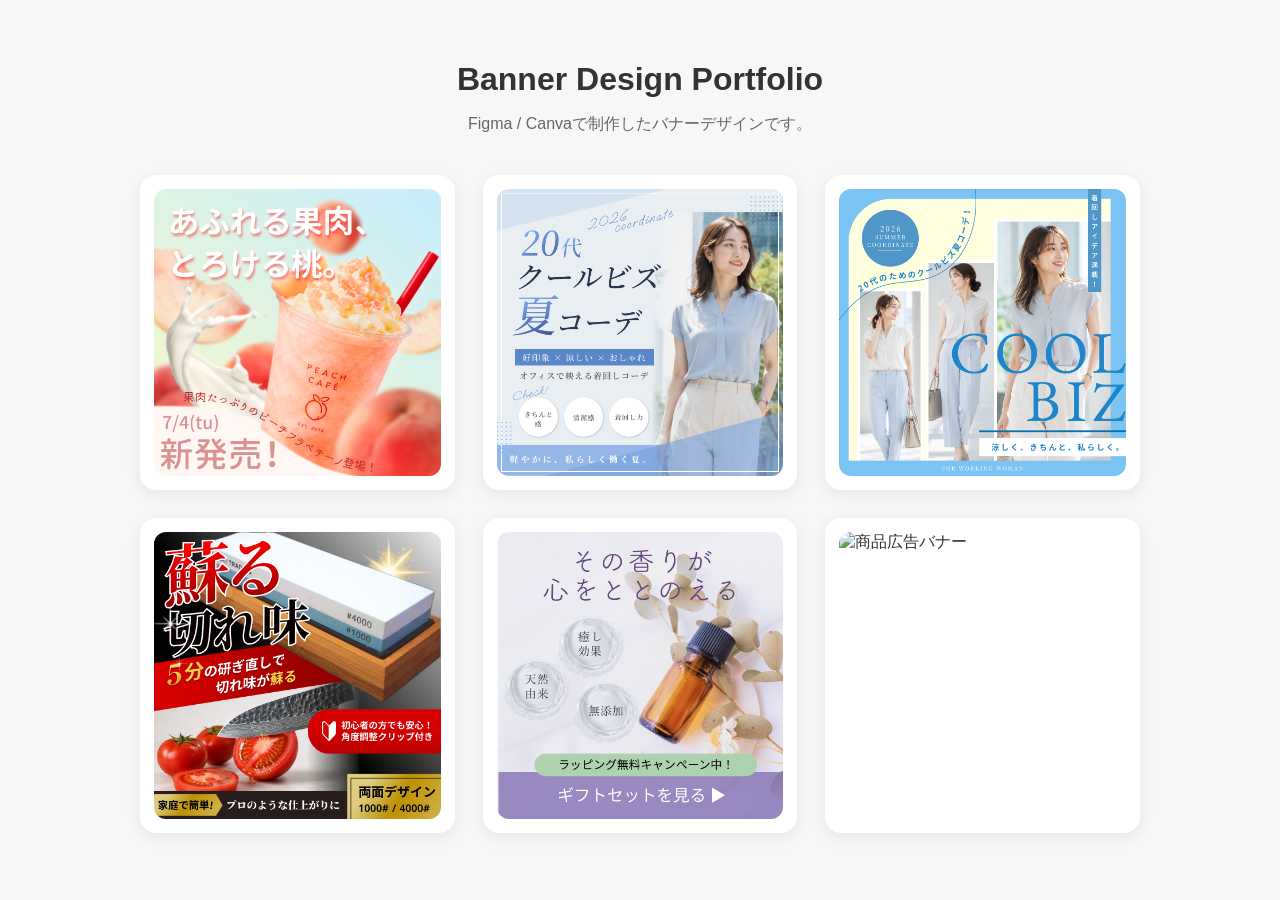
==== index.html @ de130f9b "Add files via upload" ====
<!DOCTYPE html>
<html lang="ja">
<head>
  <meta charset="UTF-8" />
  <meta name="viewport" content="width=device-width, initial-scale=1.0" />
  <title>Portfolio</title>
  <link rel="stylesheet" href="style.css" />
</head>
<body>

  <header class="header">
    <h1>Banner Design Portfolio</h1>
    <p>Figma / Canvaで制作したバナーデザインです。</p>
  </header>

  <main class="portfolio-grid">

    <div class="work-card" data-title="桃フラペチーノバナー" data-desc="架空カフェの期間限定商品の告知バナーです。果肉感と夏らしい爽やかさを意識して制作しました。" data-img="peach.png">
      <img src="peach.png" alt="桃フラペチーノバナー">
    </div>

    <div class="work-card" data-title="クールビズバナー" data-desc="20代社会人女性向けのクールビズ特集バナーです。清潔感と涼しげなブルー系配色を意識しました。" data-img="coolbiz.png">
      <img src="coolbiz1.png" alt="クールビズバナー">
    </div>

    <div class="work-card" data-title="カフェバナー" data-desc="" data-img="cafe.png">
      <img src="coolbiz2.png" alt="カフェバナー">
    </div>

    <div class="work-card" data-title="コスメバナー" data-desc="美容・コスメ系商品の広告バナーです。女性向けの柔らかい雰囲気と視認性を意識しました。" data-img="cosme.png">
      <img src="knife.png" alt="コスメバナー">
    </div>

    <div class="work-card" data-title="アロマオイルバナー" data-desc="架空のアロマブランドを想定した広告バナーです。天然由来・無添加・ギフト需要を意識して制作しました。" data-img="aroma.png">
      <img src="aroma.png" alt="アロマオイルバナー">
    </div>

    <div class="work-card" data-title="商品広告バナー" data-desc="ECサイト向けの商品広告バナーです。商品の特徴が一目で伝わるように、強い訴求と視認性を意識しました。" data-img="product.png">
      <img src="product.png" alt="商品広告バナー">
    </div>

  </main>

  <div class="modal" id="modal">
    <div class="modal-content">
      <button class="modal-close" id="modalClose">×</button>
      <img id="modalImg" src="" alt="">
      <h2 id="modalTitle"></h2>
      <p id="modalDesc"></p>
    </div>
  </div>

  <script src="script.js"></script>
</body>
</html>
---- style.css ----
body {
  margin: 0;
  padding: 40px 20px;
  font-family: sans-serif;
  background: #f7f7f7;
  color: #333;
}

.header {
  text-align: center;
  margin-bottom: 40px;
}

.header h1 {
  margin-bottom: 8px;
  font-size: 32px;
}

.header p {
  color: #666;
}

.portfolio-grid {
  max-width: 1000px;
  margin: 0 auto;
  display: grid;
  grid-template-columns: repeat(3, 1fr);
  gap: 28px;
}

.work-card {
  background: #fff;
  border-radius: 16px;
  padding: 14px;
  cursor: pointer;
  box-shadow: 0 4px 16px rgba(0,0,0,0.08);
  transition: transform 0.2s, box-shadow 0.2s;
}

.work-card:hover {
  transform: translateY(-4px);
  box-shadow: 0 8px 24px rgba(0,0,0,0.12);
}

.work-card img {
  width: 100%;
  aspect-ratio: 1 / 1;
  object-fit: cover;
  border-radius: 12px;
  display: block;
}

.work-card h2 {
  font-size: 16px;
  margin: 12px 4px 4px;
}

/* モーダル */
.modal {
  position: fixed;
  inset: 0;
  background: rgba(0,0,0,0.65);
  display: none;
  align-items: center;
  justify-content: center;
  padding: 20px;
  z-index: 999;
}

.modal.active {
  display: flex;
}

.modal-content {
  background: #fff;
  max-width: 560px;
  width: 100%;
  border-radius: 18px;
  padding: 24px;
  position: relative;
  text-align: center;
}

.modal-content img {
  width: 100%;
  border-radius: 12px;
  margin-bottom: 16px;
}

.modal-content h2 {
  margin: 8px 0;
}

.modal-content p {
  text-align: left;
  line-height: 1.8;
}

.modal-close {
  position: absolute;
  top: 10px;
  right: 14px;
  border: none;
  background: none;
  font-size: 32px;
  cursor: pointer;
}

/* スマホ対応 */
@media (max-width: 768px) {
  .portfolio-grid {
    grid-template-columns: repeat(2, 1fr);
    gap: 18px;
  }
}

@media (max-width: 480px) {
  .portfolio-grid {
    grid-template-columns: 1fr;
  }
}
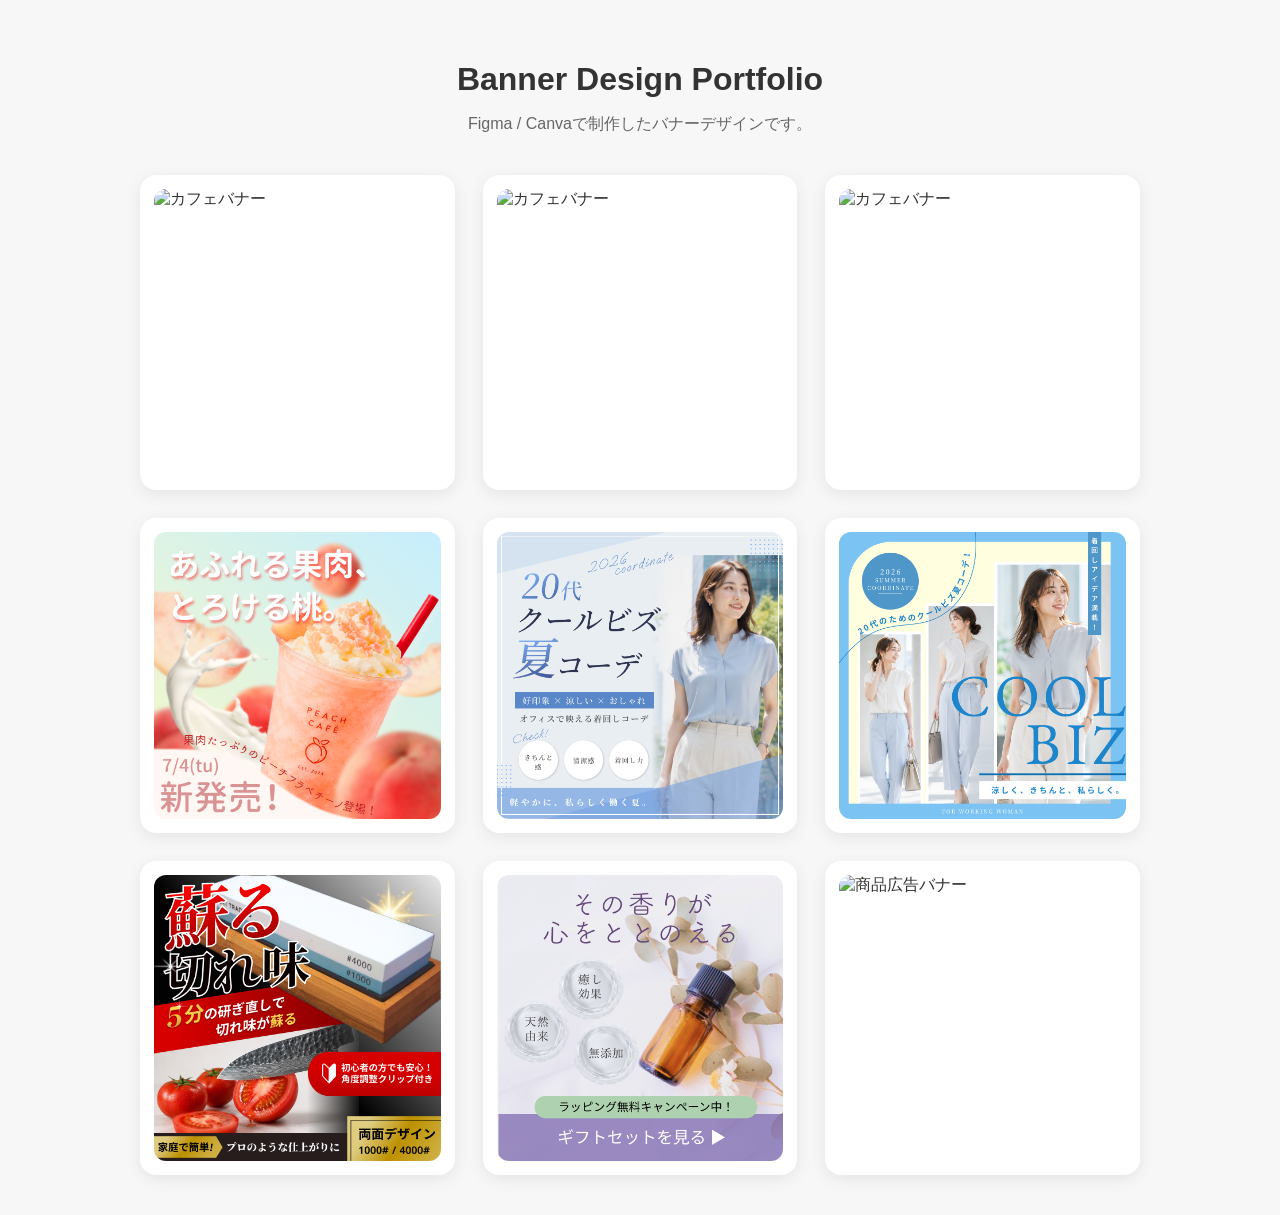
==== commit c4162f19: "Update index.html" ====
--- a/index.html
+++ b/index.html
@@ -14,27 +14,30 @@
   </header>
 
   <main class="portfolio-grid">
-
-    <div class="work-card" data-title="桃フラペチーノバナー" data-desc="架空カフェの期間限定商品の告知バナーです。果肉感と夏らしい爽やかさを意識して制作しました。" data-img="peach.png">
+    <div class="work-card" data-title="カフェバナー" data-desc="若者向けにカフェをおすすめするインスタのバナーです。" data-img="cafe.png">
+      <img src="cafe.png" alt="カフェバナー">
+    </div>
+    <div class="work-card" data-title="花火バナー" data-desc="花火大会を紹介するインスタのバナーです。" data-img="fireworks2.png">
+      <img src="fireworks2.png" alt="カフェバナー">
+    </div>
+    <div class="work-card" data-title="花火バナー" data-desc="花火大会を紹介するインスタのバナーです。" data-img="firework.png">
+      <img src="firework.png" alt="カフェバナー">
+    </div>
+    <div class="work-card" data-title="桃フラペチーノバナー" data-desc="架空カフェの期間限定商品の告知バナーです。みずみずしい果肉感と夏らしい爽やかさを意識して制作しました。" data-img="peach.png">
       <img src="peach.png" alt="桃フラペチーノバナー">
     </div>
-
-    <div class="work-card" data-title="クールビズバナー" data-desc="20代社会人女性向けのクールビズ特集バナーです。清潔感と涼しげなブルー系配色を意識しました。" data-img="coolbiz.png">
+    <div class="work-card" data-title="クールビズバナー" data-desc="20代社会人女性向けのクールビズ特集バナーです。清潔感と涼しげなブルー系配色を意識しました。" data-img="coolbiz1.png">
       <img src="coolbiz1.png" alt="クールビズバナー">
     </div>
-
-    <div class="work-card" data-title="カフェバナー" data-desc="" data-img="cafe.png">
-      <img src="coolbiz2.png" alt="カフェバナー">
+    <div class="work-card" data-title="クールビズバナー" data-desc="雑誌風のバナーです。" data-img="coolbiz2.png">
+      <img src="coolbiz2.png" alt="クールビズバナー">
     </div>
-
-    <div class="work-card" data-title="コスメバナー" data-desc="美容・コスメ系商品の広告バナーです。女性向けの柔らかい雰囲気と視認性を意識しました。" data-img="cosme.png">
-      <img src="knife.png" alt="コスメバナー">
+    <div class="work-card" data-title="コスメバナー" data-desc="通販サイトでの使用を意識した販促バナーです。目を惹く配色、要素を目立たせるための効果を意識しました。" data-img="knife.png">
+      <img src="knife.png" alt="通販バナー">
     </div>
-
     <div class="work-card" data-title="アロマオイルバナー" data-desc="架空のアロマブランドを想定した広告バナーです。天然由来・無添加・ギフト需要を意識して制作しました。" data-img="aroma.png">
       <img src="aroma.png" alt="アロマオイルバナー">
     </div>
-
     <div class="work-card" data-title="商品広告バナー" data-desc="ECサイト向けの商品広告バナーです。商品の特徴が一目で伝わるように、強い訴求と視認性を意識しました。" data-img="product.png">
       <img src="product.png" alt="商品広告バナー">
     </div>
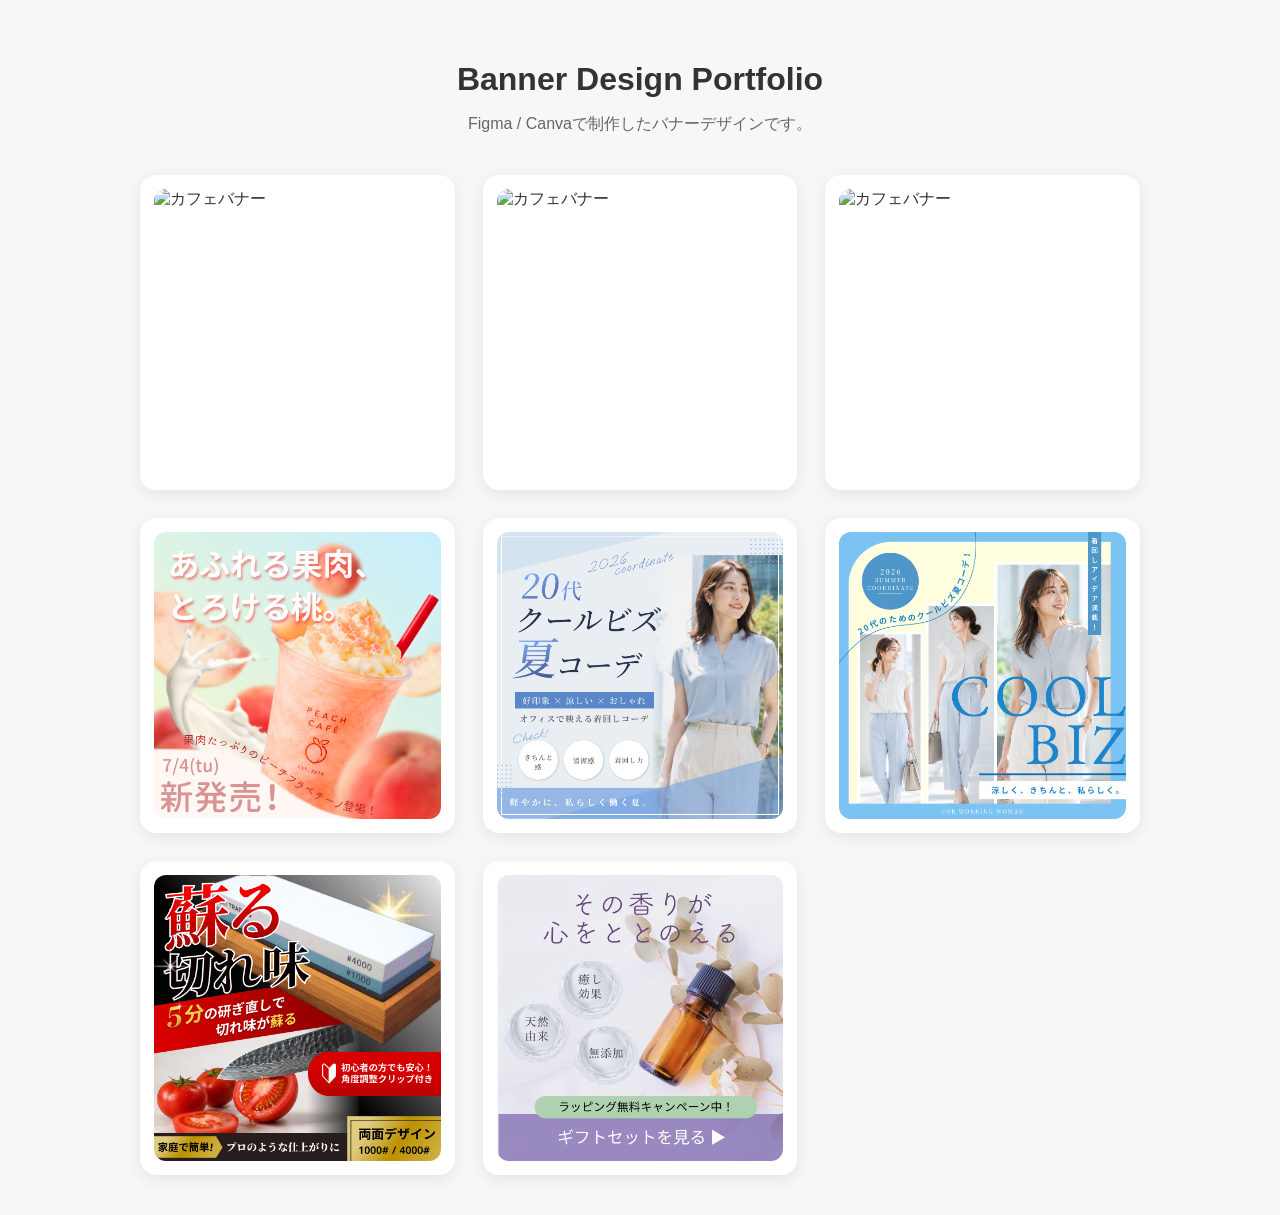
==== commit c13785ad: "Update index.html" ====
--- a/index.html
+++ b/index.html
@@ -38,10 +38,7 @@
     <div class="work-card" data-title="アロマオイルバナー" data-desc="架空のアロマブランドを想定した広告バナーです。天然由来・無添加・ギフト需要を意識して制作しました。" data-img="aroma.png">
       <img src="aroma.png" alt="アロマオイルバナー">
     </div>
-    <div class="work-card" data-title="商品広告バナー" data-desc="ECサイト向けの商品広告バナーです。商品の特徴が一目で伝わるように、強い訴求と視認性を意識しました。" data-img="product.png">
-      <img src="product.png" alt="商品広告バナー">
-    </div>
-
+  
   </main>
 
   <div class="modal" id="modal">
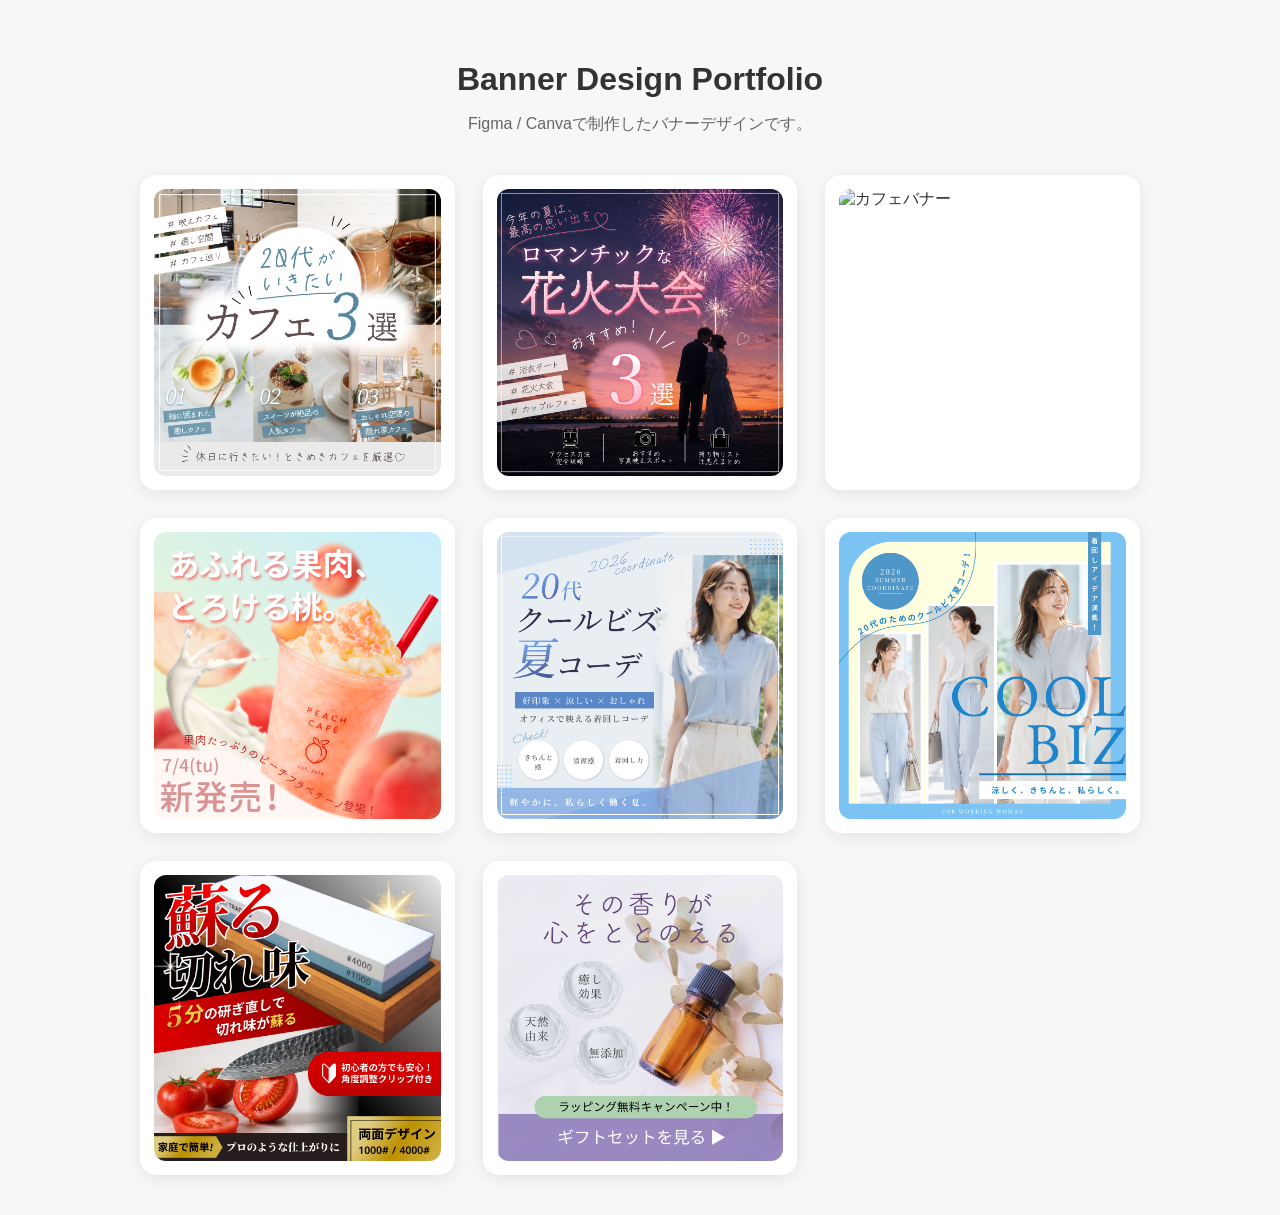
==== commit e3576767: "Update index.html" ====
--- a/index.html
+++ b/index.html
@@ -20,7 +20,7 @@
     <div class="work-card" data-title="花火バナー" data-desc="花火大会を紹介するインスタのバナーです。" data-img="fireworks2.png">
       <img src="fireworks2.png" alt="カフェバナー">
     </div>
-    <div class="work-card" data-title="花火バナー" data-desc="花火大会を紹介するインスタのバナーです。" data-img="firework.png">
+    <div class="work-card" data-title="花火バナー" data-desc="花火大会を紹介するインスタのバナーです。" data-img="fireworks.png">
       <img src="firework.png" alt="カフェバナー">
     </div>
     <div class="work-card" data-title="桃フラペチーノバナー" data-desc="架空カフェの期間限定商品の告知バナーです。みずみずしい果肉感と夏らしい爽やかさを意識して制作しました。" data-img="peach.png">
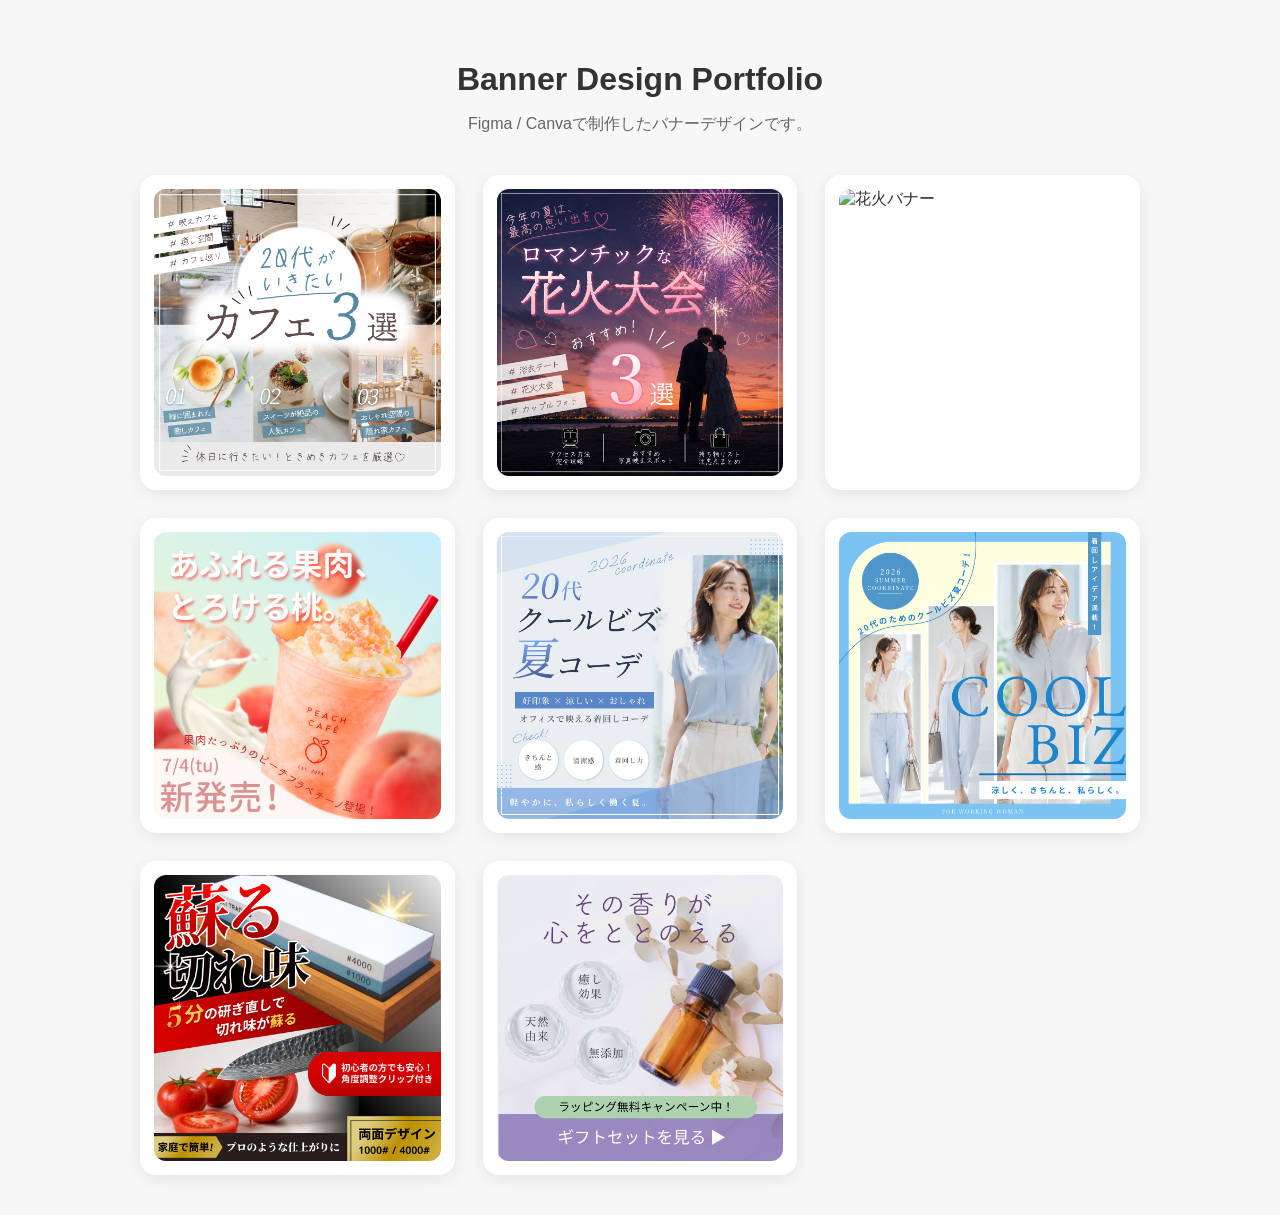
==== commit e27a425c: "Update index.html" ====
--- a/index.html
+++ b/index.html
@@ -18,10 +18,10 @@
       <img src="cafe.png" alt="カフェバナー">
     </div>
     <div class="work-card" data-title="花火バナー" data-desc="花火大会を紹介するインスタのバナーです。" data-img="fireworks2.png">
-      <img src="fireworks2.png" alt="カフェバナー">
+      <img src="fireworks2.png" alt="花火バナー">
     </div>
     <div class="work-card" data-title="花火バナー" data-desc="花火大会を紹介するインスタのバナーです。" data-img="fireworks.png">
-      <img src="firework.png" alt="カフェバナー">
+      <img src="firework.png" alt="花火バナー">
     </div>
     <div class="work-card" data-title="桃フラペチーノバナー" data-desc="架空カフェの期間限定商品の告知バナーです。みずみずしい果肉感と夏らしい爽やかさを意識して制作しました。" data-img="peach.png">
       <img src="peach.png" alt="桃フラペチーノバナー">
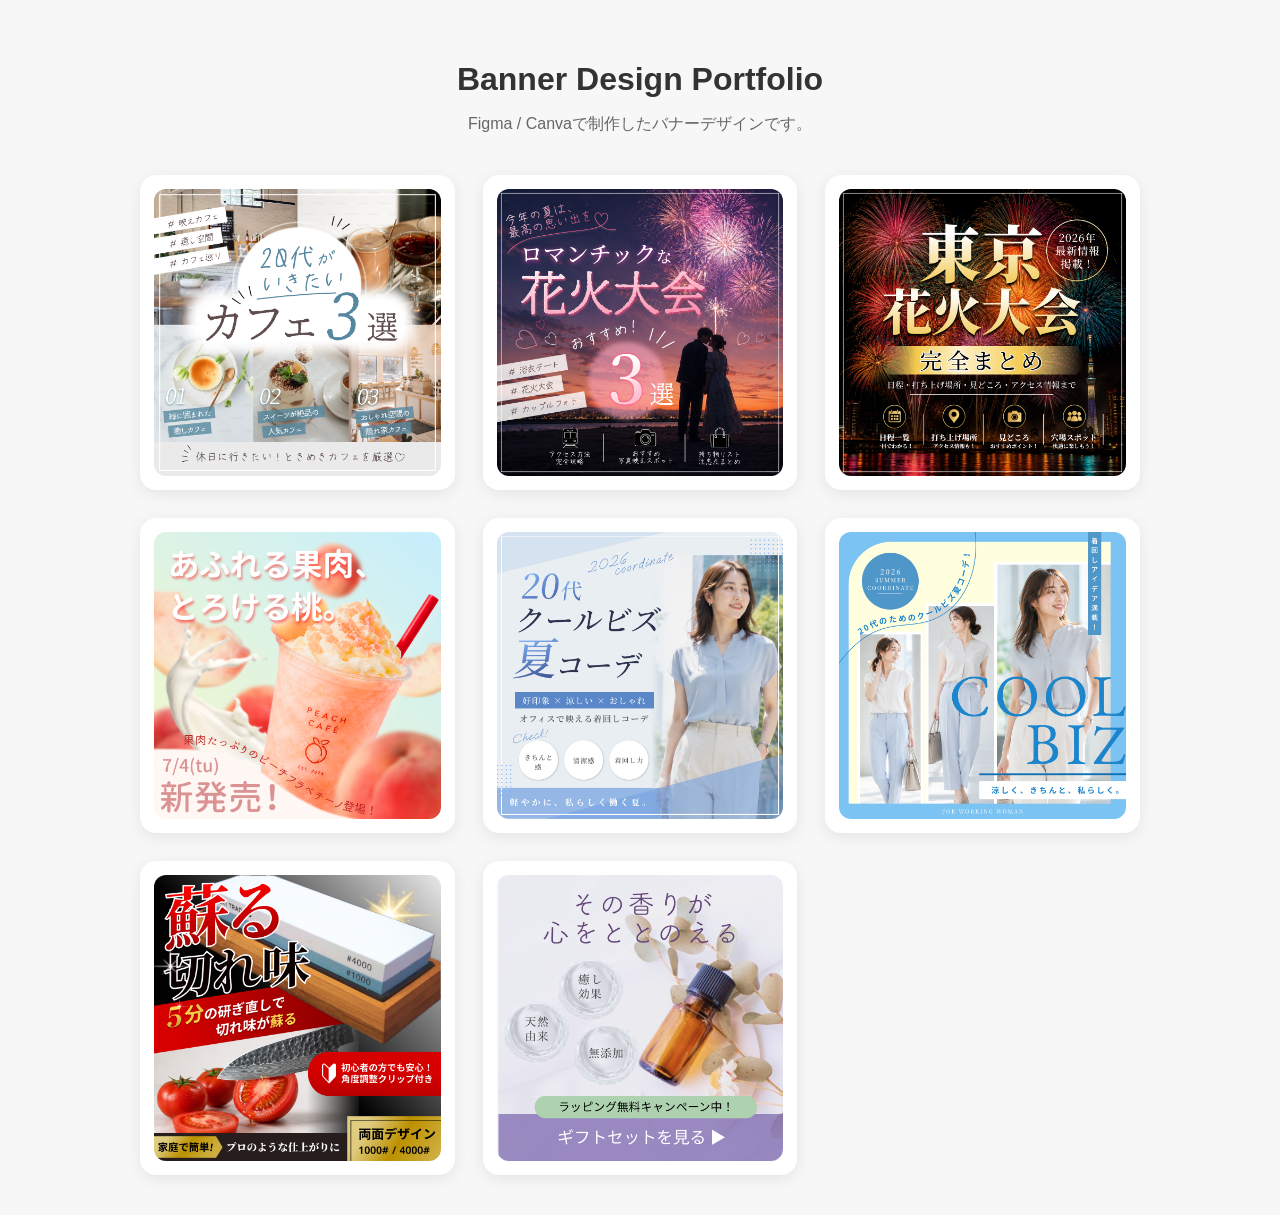
==== commit 3749a2ef: "Update index.html" ====
--- a/index.html
+++ b/index.html
@@ -21,7 +21,7 @@
       <img src="fireworks2.png" alt="花火バナー">
     </div>
     <div class="work-card" data-title="花火バナー" data-desc="花火大会を紹介するインスタのバナーです。" data-img="fireworks.png">
-      <img src="firework.png" alt="花火バナー">
+      <img src="fireworks.png" alt="花火バナー">
     </div>
     <div class="work-card" data-title="桃フラペチーノバナー" data-desc="架空カフェの期間限定商品の告知バナーです。みずみずしい果肉感と夏らしい爽やかさを意識して制作しました。" data-img="peach.png">
       <img src="peach.png" alt="桃フラペチーノバナー">
